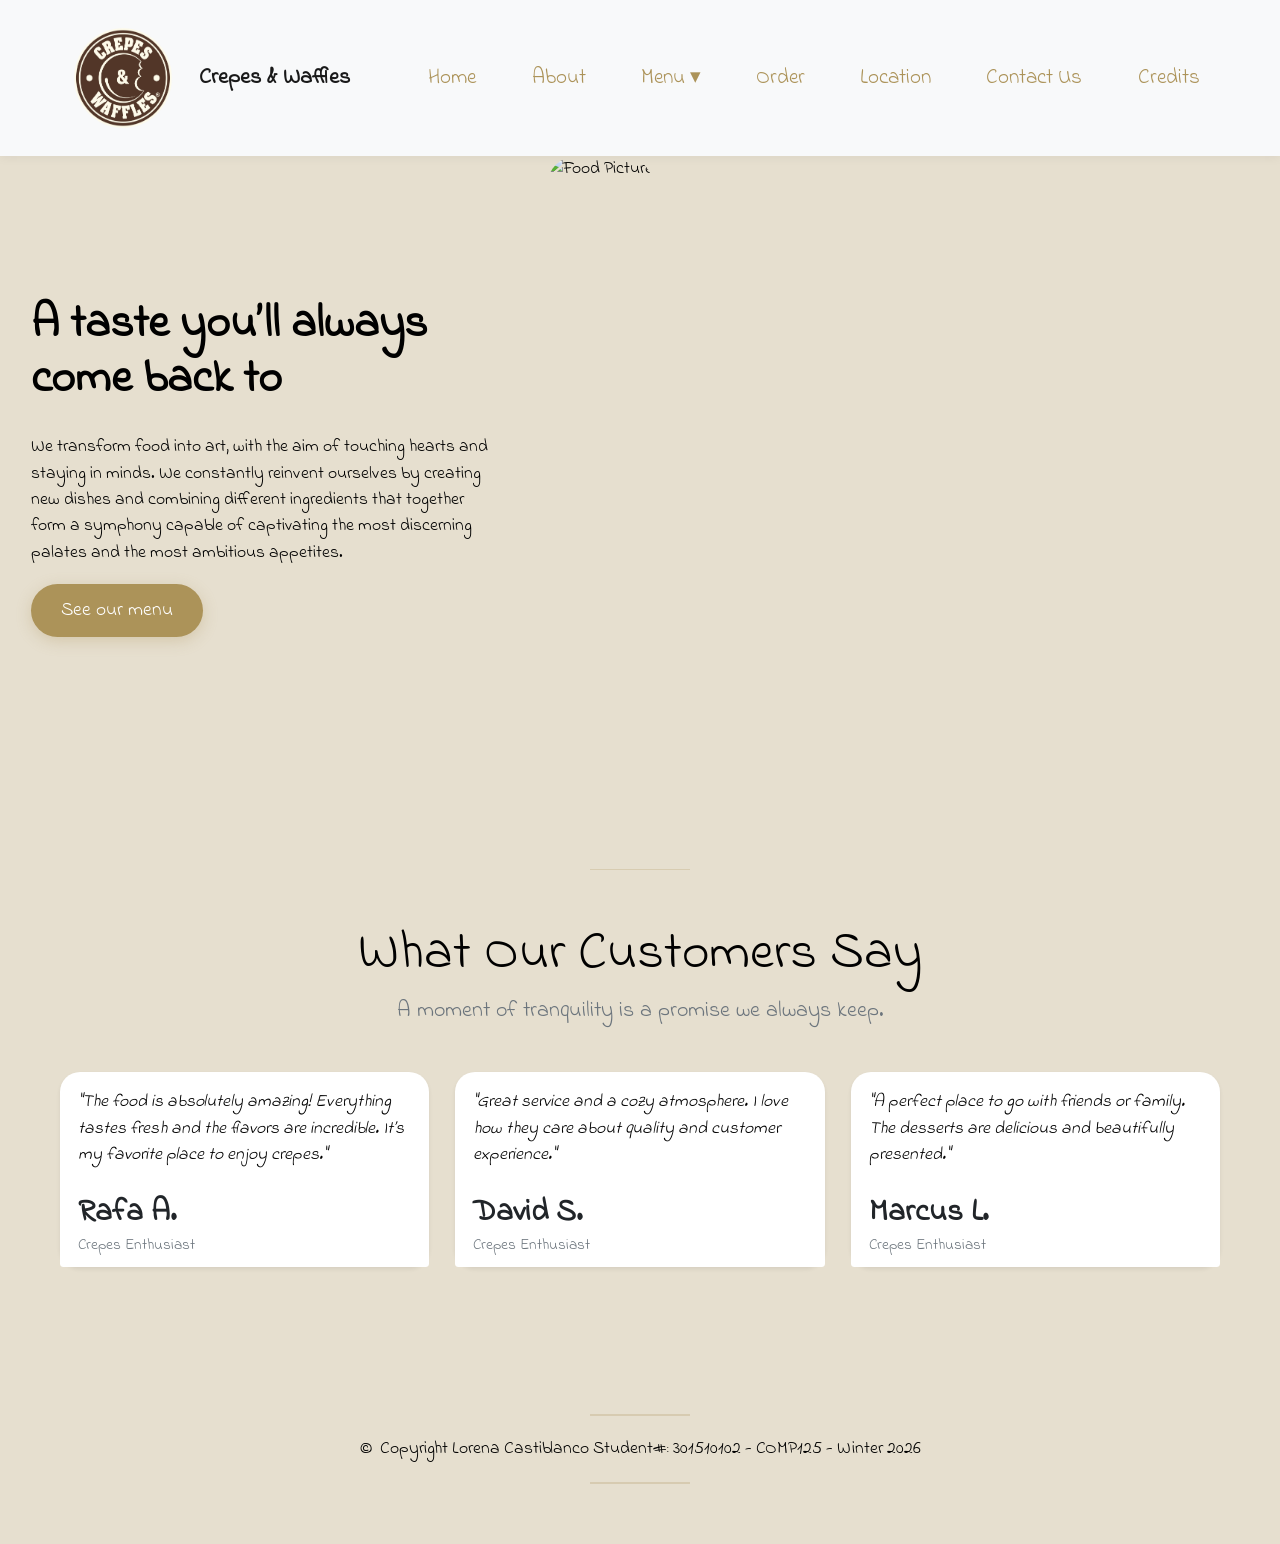
==== index.html @ 8316fb6f "Add files via upload" ====
<!DOCTYPE html>
<html lang="en">
<head>
    <meta charset="UTF-8">
    <meta name="viewport" content="width=device-width, initial-scale=1.0">
    <link rel="stylesheet" href="styles/bootstrap.css">
    <link rel="stylesheet" href="styles/style.css">
<link rel="preconnect" href="https://fonts.googleapis.com">
<link rel="preconnect" href="https://fonts.gstatic.com" crossorigin>
<link href="https://fonts.googleapis.com/css2?family=Indie+Flower&display=swap" rel="stylesheet">
    <title>Crepes & Waffles</title>
</head>
<body>
    <nav class="navbar navbar-expand-md navbar-light bg-light  px-xl-5 px-2">
        <a class="navbar-brand" href="index.html">
            <img src="images/crepes_logo.png" alt="logo" width="140" height="110"> <span><b> Crepes & Waffles
                    </b></span>
        </a>
        <button class="navbar-toggler" type="button" data-toggle="collapse" data-target="#navbarSupportedContent"
            aria-controls="navbarSupportedContent" aria-expanded="false" aria-label="Toggle navigation">
            <span class="navbar-toggler-icon"></span>
        </button>

        <div class="collapse navbar-collapse justify-content-xl-end" id="navbarSupportedContent">
            <div class="nav-item">
                <a class="nav-link" href="index.html">Home</a>
            </div>
            <div class="nav-item">
                <a class="nav-link" href="about.html">About</a>
            </div>
            
            <div class="nav-item dropdown">
                <a 
                class="nav-link" href="#"> Menu ▾ 
                </a>
                <div class="dropdown-menu">
                    <a class="dropdown-item" href="calendar.html">Calendar</a>
                    <a class="dropdown-item" href="gallery.html">Gallery</a>
                    <a class="dropdown-item" href="menulist.html">Menu List</a>
                </div>
            </div>
            <div class="nav-item">
                <a class="nav-link" href="order.html">Order </a>
            </div>
            
            <div class="nav-item">
                <a class="nav-link" href="location.html">Location</a>
            </div>

             <div class="nav-item">
                <a class="nav-link" href="contact.html">Contact Us</a>
            </div>

            <div class="nav-item">
                <a class="nav-link" href="credits.html">Credits</a>
            </div>

        
        </div>
    </nav>


    <section class="container-fluid">
        <div class="row">
            <div class="col-lg-5  d-flex justify-content-center align-items-lg-center">
                <div>

                    <h3 class="text-center text-md-start px-md-3 mt-xl-0 mt-sm-2 mb-md-4 frontPage">A taste you’ll always come back to
                    </h3>
                    <p class="px-md-3 px">We transform food into art, with the aim of touching hearts and staying in minds. We constantly reinvent ourselves by creating new dishes and combining different ingredients that together form a symphony capable of captivating the most discerning palates and the most ambitious appetites.</p>
                    <div class="d-flex justify-content-lg-start justify-content-center">

                        <form style="display: inline" action="menulist.html" method="get">
                            <button class="btn btn-primary btn-lg mx-lg-3 mb-3 btn-custom-gold">See our menu</button>
                        </form>
                    </div>
                </div>
            </div>
            <div class="col-lg-7">
                <img src="images/banner.png" alt="Food Picture" class="img-fluid" id="mainImage">
                <div class="overlayImage">
                </div>
            </div>
        </div>
    </section>

<br>
<br>
<hr>


    

    <section class="container my-5">
    <div class="row text-center mb-4">
        <div class="col-12">
            <h2 class="display-5" >What Our Customers Say</h2>
            <p class="lead text-muted">A moment of tranquility is a promise we always keep.</p>
        </div>
    </div>

    <div class="row">
        
        <div class="col-md-4 mb-4">
            <div class="card h-100 shadow-sm border-0" style="border-top: 5px solid #AC9359;">
                <div class="card-body">
                    <p class="card-text fst-italic">"The food is absolutely amazing! Everything tastes fresh and the
                flavors are incredible. It’s my favorite place to enjoy crepes."</p>
                </div>
                <div class="card-footer bg-white border-0">
                    <h3 class="mb-0 text-dark">Rafa A.</h3>
                    <small class="text-muted">Crepes Enthusiast</small>
                </div>
            </div>
        </div>
        <div class="col-md-4 mb-4">
            <div class="card h-100 shadow-sm border-0" style="border-top: 5px solid #AC9359;">
                <div class="card-body">
                    <p class="card-text fst-italic">"Great service and a cozy atmosphere. I love how they care about quality and customer experience."

</p>
                </div>
                <div class="card-footer bg-white border-0">
                    <h3 class="mb-0 text-dark">David S.</h3>
                    <small class="text-muted">Crepes Enthusiast</small>
                </div>
            </div>
        </div>

        <div class="col-md-4 mb-4">
            <div class="card h-100 shadow-sm border-0" style="border-top: 5px solid #AC9359;">
                <div class="card-body">
                    <p class="card-text fst-italic">"A perfect place to go with friends or family. The desserts are delicious and beautifully presented."</p>
                </div>
                <div class="card-footer bg-white border-0">
                    <h3 class="mb-0 text-dark">Marcus L.</h3>
                    <small class="text-muted">Crepes Enthusiast</small>
                </div>
            </div>
        </div>
        
    </div>
</section>

<footer class="container-fluid">
        <div class="d-flex justify-content-center">
            <div>
                <hr>
                &#169;&nbsp;&nbsp;Copyright Lorena Castiblanco Student#: 301510102 - COMP125 - Winter 2026
                <hr>
            </div>
        </div>
        
    </footer>
        <script src="https://code.jquery.com/jquery-3.2.1.slim.min.js"
        integrity="sha384-KJ3o2DKtIkvYIK3UENzmM7KCkRr/rE9/Qpg6aAZGJwFDMVNA/GpGFF93hXpG5KkN"
        crossorigin="anonymous"></script>
    <script src="https://cdnjs.cloudflare.com/ajax/libs/popper.js/1.12.9/umd/popper.min.js"
        integrity="sha384-ApNbgh9B+Y1QKtv3Rn7W3mgPxhU9K/ScQsAP7hUibX39j7fakFPskvXusvfa0b4Q"
        crossorigin="anonymous"></script>
    <script src="https://maxcdn.bootstrapcdn.com/bootstrap/4.0.0/js/bootstrap.min.js"
        integrity="sha384-JZR6Spejh4U02d8jOt6vLEHfe/JQGiRRSQQxSfFWpi1MquVdAyjUar5+76PVCmYl"
        crossorigin="anonymous"></script>
</body>
</html>
---- styles/style.css ----
html {
    font-size: 1rem;
  }
  


@media (min-width: 576px) {
    html {
      font-size: 1.0rem; 
    }
}
  

@media (min-width: 768px) {
    html {
      font-size: 1.05rem; 
    }
}
  

@media (min-width: 992px) {
    html {
      font-size: 1.1rem; 
    }
}

body{
    background-color: #E6DFCF;
    color: white;
     font-family: 'Indie Flower', cursive;
    color: #000000;
}


a {

    transition: color 0.3s ease, box-shadow 0.3s ease; 
    text-decoration: none; 
}


a:focus {
    outline: none;
    box-shadow: none;
}

.nav-item a:hover{
    text-decoration: underline;
    cursor: pointer;
    box-shadow: rgba(6, 24, 44, 0.4) 0px 0px 0px 2px, rgba(6, 24, 44, 0.65) 0px 4px 6px -1px, rgba(255, 255, 255, 0.08) 0px 1px 0px inset;
}
a:visited{
    color: black;
}
a:link{
    color: black;
}

@media(min-width : 992px){
#mainImage{
    min-height: 640px;
    }   
}

.imageOverlay{
    position : relative;
}

.imageOverlay:after, .imageOverlay:before {
    position:absolute;
    opacity:0;
    transition: all 0.5s;
    -webkit-transition: all 0.5s;
}
.imageOverlay:before {
    content: attr(data-content);
    width:100%;
    color:#000000;
    z-index:1;
    bottom:0;
    padding:4px 10px;
    text-align:center;
    background:#AC9359;
    box-sizing:border-box;
    -moz-box-sizing:border-box;
}
.imageOverlay:hover:after, .imageOverlay:hover:before {
    opacity:1;
}
.nav-item a{
    font-size: larger;
    color: #AC9359;
}
.frontPage{
    font-size: 2.6rem;
}
.slogan{
    font-size: 1.4rem;
}

.btn-custom-gold {
    background-color: #AC9359;
    border-color: #AC9359;
    color: rgb(0, 0, 0); 
    transition: background-color 0.3s;
}
.btn-custom-gold:hover {
    background-color: #90784B; 
    border-color: #90784B;
    color: rgb(0, 0, 0);
}




/* --- AJUSTES PARA ESTILO MENÚ PROFESIONAL --- */

.menu-grid {
    display: grid;
    grid-template-columns: repeat(auto-fill, minmax(450px, 1fr));
    gap: 30px;
    padding: 40px 20px;
    width: 80%;
    margin-left: auto;
    margin-right: auto;
}

.menu-card {
    display: flex; /* Alinea imagen y texto de lado a lado */
    flex-direction: row; 
    background-color: transparent; /* Quitamos el fondo blanco para que sea como el ejemplo */
    border-bottom: 1px solid #ccc; /* Línea divisoria sutil */
    border-radius: 0;
    padding: 0 0 20px 0;
    box-shadow: none; /* Quitamos la sombra para un look más limpio */
    gap: 20px;
    align-items: flex-start;
}

.menu-card:hover {
    transform: none; /* Quitamos el salto para que sea más serio */
}

/* Ajuste de la imagen */
.imageOverlay {
    flex: 0 0 140px; /* Ancho fijo para la imagen */
    height: 140px;
}

.propertiesImage {
    width: 100%;
    height: 100%;
    object-fit: cover;
    border-radius: 12px;
}

/* Ajuste del contenido de texto */
.menu-card .col-xl-6 {
    flex: 1;
    max-width: 100%; /* Quitamos la restricción de Bootstrap */
    padding: 0;
    display: flex;
    flex-direction: column;
}


.menu-card p {
    font-family: 'Indie Flower', cursive; /* Tu fuente actual */
    font-size: 1rem;
    color: #555;
    margin: 5px 0;
    line-height: 1.2;
}


/* Botón estilo píldora */
.btn-custom-gold {
    border-radius: 50px;
    padding: 2px 20px;
    font-size: 0.9rem;
    align-self: flex-start; /* Alinea el botón a la izquierda */
}

/* Ajuste para móviles */
@media (max-width: 576px) {
    .menu-grid {
        grid-template-columns: 1fr;
    }
    .menu-card {
        gap: 10px;
    }
    .imageOverlay {
        flex: 0 0 100px;
        height: 100px;
    }
}



/* About page styles */



/* Containers */
.container {
    max-width: 1200px;
    margin: 0 auto;
    padding: 0 20px;
}

/* Intro */
.about-intro {
    text-align: center;
    padding: 80px 0 40px;
}

.intro-text {
    max-width: 700px;
    margin: 0 auto;
    font-size: 1.2rem;
}

/* Cards */
.about-values {
    padding: 40px 0;
}

.cards-grid {
    display: grid;
    grid-template-columns: repeat(auto-fit, minmax(260px, 1fr));
    gap: 25px;
}

.value-card {
    background: #fff;
    padding: 30px;
    border-radius: 16px;
    box-shadow: 0 6px 15px rgba(0,0,0,0.08);
}


/* Image + text */
.about-highlight {
    padding: 80px 0;
    background-color: #f5f0e6;
}

.highlight-flex {
    display: flex;
    align-items: center;
    gap: 50px;
}

.highlight-flex img {
    width: 50%;
    border-radius: 20px;
}

.highlight-text {
    width: 50%;
}

.highlight-text h3 {
    margin-bottom: 15px;
}




/* dropdown css  */
.dropdown {
    position: relative;
}

/* Hidden by default */
.dropdown-menu {
    display: none;
    position: absolute;
    top: 100%;
    left: 0;
    background-color: #fff;
    min-width: 180px;
    border-radius: 8px;
    box-shadow: 0 8px 20px rgba(0,0,0,0.15);
    z-index: 1000;
}

/* Show on hover */
.dropdown:hover .dropdown-menu {
    display: block;
}

/* Dropdown links */
.dropdown-item {
    display: block;
    padding: 10px 20px;
    text-decoration: none;
    color: #333;
}

.dropdown-item:hover {
    background-color: #f5f0e6;
}




/* css menu  */

.menu-grid {
    display: grid;
    grid-template-columns: repeat(auto-fill, minmax(350px, 1fr));
    gap: 25px;
    padding: 20px;
    margin-bottom: 100px; /* Espacio para que el total no tape el menú */
}

/* Tarjeta de producto */
.menu-card {
    display: flex;
    background: white;
    border-radius: 10px;
    padding: 15px;
    gap: 15px;
}

.image-container img {
    width: 100px;
    height: 100px;
    object-fit: cover;
    border-radius: 10px;
}

.info-container {
    flex: 1;
    display: flex;
    flex-direction: column;
}

.info-container b {
    font-family: 'Indie Flower', cursive;
    font-size: 1.1rem;
}







/* order css */

/* Full screen overlay */
.modal-overlay {
    position: fixed;
    top: 0;
    left: 0;
    width: 100%;
    height: 100%;
    background: rgba(0, 0, 0, 0.85);
    display: flex;
    justify-content: center;
    align-items: center;
    z-index: 10000; /* High number to stay above Bootstrap nav */
}

/* The popup box */
.modal-box {
    background: #E6DFCF; 
    padding: 40px;
    border-radius: 15px;
    text-align: center;
    max-width: 450px;
    border: 3px solid #AC9359;
    box-shadow: 0 10px 25px rgba(0,0,0,0.3);
}

.modal-options {
    display: flex;
    gap: 20px;
    margin-top: 25px;
}

.order-btn {
    flex: 1;
    padding: 20px;
    font-size: 1.1rem;
    font-family: 'Indie Flower', cursive;
    background: white;
    border: 2px solid #AC9359;
    border-radius: 10px;
    cursor: pointer;
    transition: 0.3s;
}

.order-btn:hover {
    background: #AC9359;
    color: white;
}

.btn-submit-order {
    background-color: #ffffff; /* Black button looks very elegant on Gold background */
    color: #AC9359;
    border: none;
    padding: 10px 25px;
    border-radius: 50px;
    font-family: 'Indie Flower', cursive;
    font-size: 1.1rem;
    cursor: pointer;
    transition: transform 0.2s, background-color 0.2s;
    
}

.btn-submit-order:hover {
    background-color: #ffffff;
    transform: scale(1.05);
}



/* Selector de cantidad */
.price-and-qty {
    display: flex;
    justify-content: space-between;
    align-items: center;
    margin-top: auto;
}

.qty-selector {
    display: flex;
    align-items: center;
    background: #f0f0f0;
    border-radius: 20px;
    padding: 2px 10px;
}

.qty-selector input {
    width: 30px;
    border: none;
    background: transparent;
    text-align: center;
    font-weight: bold;
    
}

.qty-selector input::-webkit-inner-spin-button { display: none; }

.qty-selector button {
    border: none;
    background: none;
    font-weight: bold;
    font-size: 1.2rem;
    cursor: pointer;
    color: #AC9359;
}

/* Barra inferior fija */
.footer-total {
    position: fixed;
    bottom: 0;
    width: 100%;
    background: #AC9359;
    color: white;
    padding: 20px;
    font-size: 1.4rem;
    font-weight: bold;
    box-shadow: 0 -5px 10px rgba(0,0,0,0.1);
    display: flex;
}




/*css contact page  */

/* 1. Main Section Container */
.contact-section {
    padding-top: 80px;
    padding-bottom: 50px;
    min-height: 100vh;
    display: flex;
    justify-content: center;
    align-items: flex-start;
}

/* 2. The Main White Box */
.contact-wrapper {
    display: flex;
    gap: 50px;
    background: white;
    padding: 40px;
    border-radius: 15px;
    box-shadow: 0 10px 30px rgba(0,0,0,0.1);
    margin-bottom: 50px;
    max-width: 1000px;
    width: 90%; /* Responsive width */
}

.contact-form-box, .contact-info-box {
    flex: 1;
}

/* 3. Typography */
.contact-form-box h3, .contact-info-box h3 {
    font-family: 'Indie Flower', cursive;
    color: #AC9359;
    margin-bottom: 20px;
    font-size: 1.8rem;
}

/* 4. Form Inputs (The fix for the "squished" boxes) */
.input-group {
    margin-bottom: 20px;
    display: flex;
    flex-direction: column;
}

.input-group label {
    margin-bottom: 5px;
    font-weight: bold;
    color: #555;
}

.input-group input, 
.input-group select, 
.input-group textarea {
    padding: 12px;
    border: 1px solid #ddd;
    border-radius: 8px;
    font-family: inherit;
    width: 100%; /* CRITICAL: This prevents the overlapping look */
    box-sizing: border-box; /* Ensures padding doesn't push width past 100% */
}

/* 5. The Right Side Info Box */
.contact-info-box {
    background: #fdfbf7;
    padding: 30px;
    border-radius: 12px;
    border-left: 5px solid #AC9359;
}

.info-item {
    margin-bottom: 15px;
}

.info-item strong {
    color: #AC9359;
    display: block;
}

/* 6. Social Icons (The fix for the disappearing logos) */
.social-icons {
    display: flex;
    gap: 15px;
    flex-wrap: wrap;
    margin-top: 10px;
}

.social-icons a img {
    width: 35px;  /* Set a specific size */
    height: 35px; /* Set a specific size */
    object-fit: contain;
    transition: transform 0.3s ease;
    filter: grayscale(0.5); /* Optional: makes them look subtle until hover */
}

.social-icons a:hover img {
    transform: scale(1.2);
    filter: grayscale(0); /* Pops to full color on hover */
}

/* 7. The Button */
.btn-submit-order {
    background-color: #AC9359;
    color: white;
    border: none;
    padding: 12px 20px;
    border-radius: 8px;
    cursor: pointer;
    font-family: 'Indie Flower', cursive;
    font-size: 1.2rem;
    width: 100%;
    transition: background 0.3s;
}

.btn-submit-order:hover {
    background-color: #8e7949;
}

/* 8. Responsive for Mobile */
@media (max-width: 768px) {
    .contact-wrapper {
        flex-direction: column;
        padding: 20px;
    }
}

/*css gallery page  */
.gallery-item {
    position: relative;
    overflow: hidden; /* Corta el zoom de la imagen */
    border-radius: 15px;
    cursor: pointer;
}

.gallery-item img {
    transition: transform 0.5s ease;
    width: 100%;
    display: block;
}

.gallery-overlay {
    position: absolute;
    top: 0;
    left: 0;
    width: 100%;
    height: 100%;
    background: rgba(172, 147, 89, 0.7); /* Tu dorado con transparencia */
    display: flex;
    justify-content: center;
    align-items: center;
    opacity: 0;
    transition: opacity 0.4s ease;
}

.gallery-overlay span {
    color: white;
    font-family: 'Indie Flower', cursive;
    font-size: 1.5rem;
    border: 2px solid white;
    padding: 10px 20px;
}

/* Efectos al pasar el mouse */
.gallery-item:hover img {
    transform: scale(1.1); /* Zoom suave */
}

.gallery-item:hover .gallery-overlay {
    opacity: 1; /* Aparece el texto dorado */
}



/*css credits page  */
/* Contenedor Principal de Créditos */
.credits-box {
    background: #ffffff;
    padding: 40px;
    border-radius: 20px;
    box-shadow: 0 10px 30px rgba(0,0,0,0.05);
    margin: 40px auto;
}

.credits-intro {
    font-size: 1.2rem;
    color: #666;
    margin-bottom: 40px;
}

/* Línea Dorada */
.gold-line {
    border: none;
    height: 3px;
    background-color: #AC9359;
    width: 80px;
    margin: 20px auto;
}

/* Títulos de secciones */
.credits-box h4 {
    font-family: 'Indie Flower', cursive;
    color: #AC9359;
    font-size: 1.8rem;
    margin-top: 30px;
    margin-bottom: 10px;
}

/* Organización de las imágenes del Menú */
/* Esto hará que las 12 fotos se vean en filas de 3 o 4 según el ancho */
.credits-box a img {
    margin: 10px;
    border-radius: 10px;
    transition: transform 0.3s ease;
    border: 1px solid #eee;
    object-fit: cover;
    height: 150px; /* Tamaño uniforme para la galería de créditos */
    width: 200px;
}

.credits-box a img:hover {
    transform: scale(1.05);
    border-color: #AC9359;
}

/* Estilo del Footer de Créditos */
.credits-footer {
    margin-top: 50px;
    padding: 20px;
    background-color: #fdfbf7;
    border-radius: 10px;
}

.credits-footer a {
    color: #AC9359;
    font-weight: bold;
    text-decoration: none;
}

.credits-footer a:hover {
    text-decoration: underline;
}

/* Footer de la página (Copyright) */
footer h6 {
    color: #888;
    font-size: 0.9rem;
    padding: 20px 0;
}





/* --- CONFIGURACIÓN GENERAL --- */

h1, h2, h3, .frontPage {
    color: #000;
    font-weight: bold;
}

#mainImage {
    border-radius: 30px; /* Bordes redondeados elegantes */
    transition: transform 0.5s ease;
}

#mainImage:hover {
    transform: translateY(-10px); /* Efecto sutil al pasar el mouse */
}



/* --- BOTONES --- */
.btn-custom-gold {
    background-color: #AC9359;
    border: none;
    color: white;
    padding: 12px 30px;
    border-radius: 50px;
    font-size: 1.1rem;
    box-shadow: 0 4px 15px rgba(172, 147, 89, 0.3);
}

.btn-custom-gold:hover {
    background-color: #90784B;
    transform: scale(1.05);
    color: white;
}

/* --- TESTIMONIOS (CARDS) --- */
.card {
    border-radius: 20px !important;
    transition: 0.3s ease;
    background-color: white !important;
}

.card:hover {
    transform: translateY(-5px);
    box-shadow: 0 10px 25px rgba(0,0,0,0.1) !important;
}



/* --- NAVBAR AJUSTES --- */
.navbar {
    padding: 1rem 2rem;
    box-shadow: 0 2px 10px rgba(0,0,0,0.05);
}

.nav-link {
    margin: 0 10px;
    font-weight: 500;
    color: #AC9359 !important;
}

/* --- FOOTER --- */
footer {
    padding: 40px 0;
    margin-top: 60px;
}

footer hr {
    border-top: 2px solid #AC9359;
    width: 100px;
    margin: 20px auto;
    font-size: 30px;
}

hr {
    border: none;
    height: 3px;
    background-color: #AC9359;
    width: 100px;
    margin: 20px auto;
}
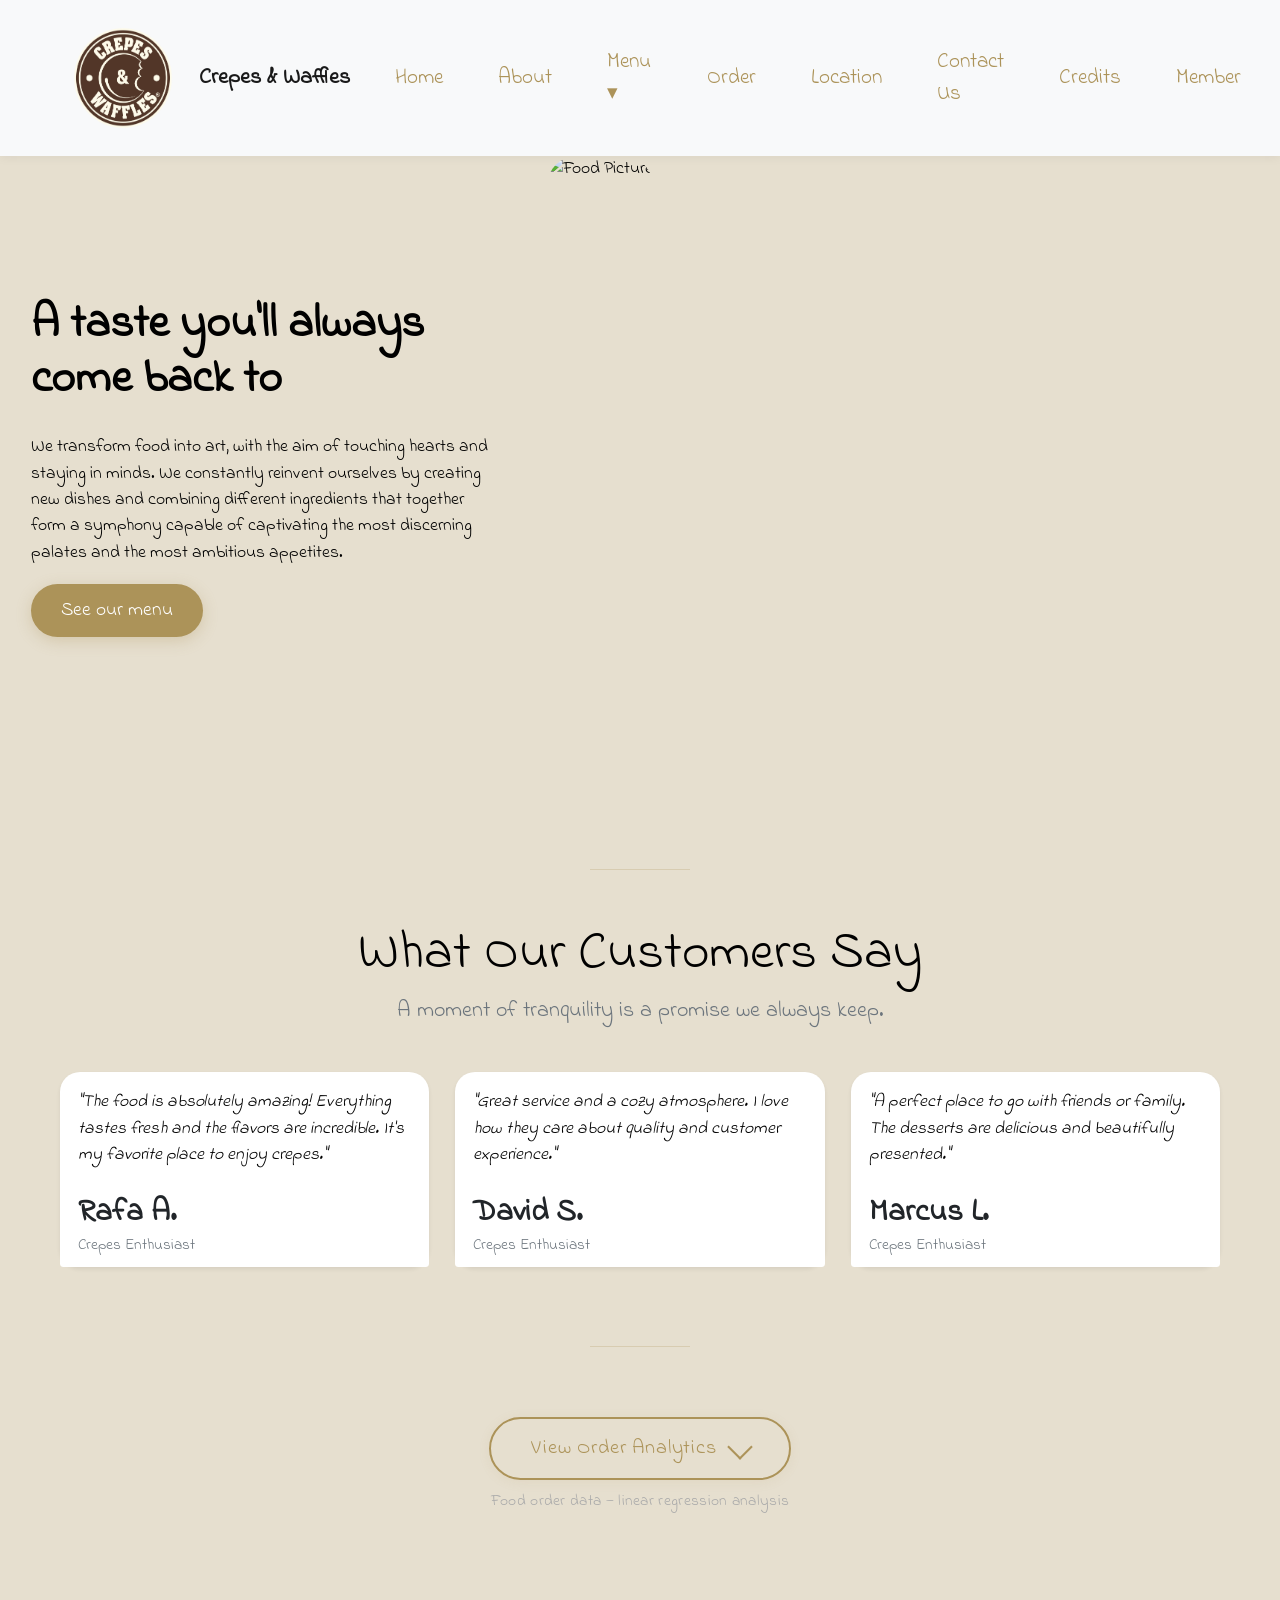
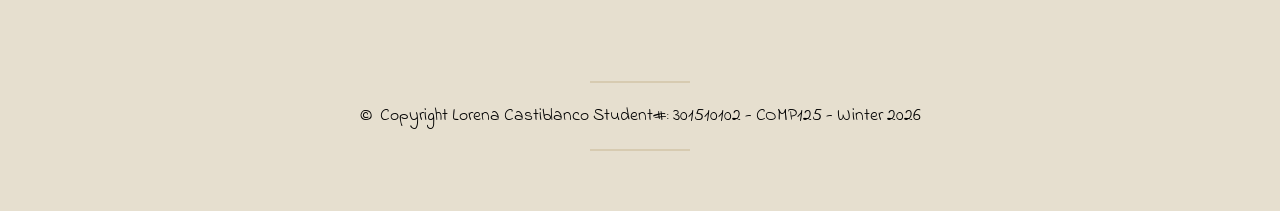
==== commit 996d965a: "Add files via upload" ====
--- a/index.html
+++ b/index.html
@@ -5,71 +5,133 @@
     <meta name="viewport" content="width=device-width, initial-scale=1.0">
     <link rel="stylesheet" href="styles/bootstrap.css">
     <link rel="stylesheet" href="styles/style.css">
-<link rel="preconnect" href="https://fonts.googleapis.com">
-<link rel="preconnect" href="https://fonts.gstatic.com" crossorigin>
-<link href="https://fonts.googleapis.com/css2?family=Indie+Flower&display=swap" rel="stylesheet">
+    <link rel="preconnect" href="https://fonts.googleapis.com">
+    <link rel="preconnect" href="https://fonts.gstatic.com" crossorigin>
+    <link href="https://fonts.googleapis.com/css2?family=Indie+Flower&display=swap" rel="stylesheet">
+    <script src="https://cdn.jsdelivr.net/npm/chart.js"></script>
+    <script src="index.js" defer></script>
     <title>Crepes & Waffles</title>
+
+    <style>
+        /* ── Dashboard Toggle Button ─────────────── */
+        #dashboard-toggle-wrapper {
+            text-align: center;
+            padding: 50px 20px 30px;
+        }
+
+        #dashboard-toggle-btn {
+            display: inline-flex;
+            align-items: center;
+            gap: 14px;
+            background: transparent;
+            border: 2px solid #AC9359;
+            color: #AC9359;
+            font-family: 'Indie Flower', cursive;
+            font-size: 1.15rem;
+            padding: 14px 40px;
+            border-radius: 60px;
+            cursor: pointer;
+            letter-spacing: 0.04em;
+            transition: background 0.3s, color 0.3s, box-shadow 0.3s;
+            box-shadow: 0 2px 12px rgba(172,147,89,0.10);
+        }
+
+        #dashboard-toggle-btn:hover {
+            background: #AC9359;
+            color: #fff;
+            box-shadow: 0 6px 22px rgba(172,147,89,0.22);
+        }
+
+        /* The small animated chevron icon */
+        #dashboard-toggle-btn .chevron {
+            display: inline-block;
+            width: 18px;
+            height: 18px;
+            border-right: 2px solid currentColor;
+            border-bottom: 2px solid currentColor;
+            transform: rotate(45deg);
+            transition: transform 0.35s ease;
+            margin-bottom: 4px;
+            flex-shrink: 0;
+        }
+
+        #dashboard-toggle-btn.open .chevron {
+            transform: rotate(-135deg);
+            margin-bottom: -4px;
+        }
+
+        /* Collapsible wrapper — hidden by default */
+        #dashboard-collapse {
+            display: none;
+            overflow: hidden;
+        }
+
+        /* Subtitle under the button */
+        #dashboard-toggle-wrapper p {
+            color: #aaa;
+            font-size: 0.88rem;
+            margin-top: 10px;
+            letter-spacing: 0.02em;
+        }
+    </style>
 </head>
 <body>
-    <nav class="navbar navbar-expand-md navbar-light bg-light  px-xl-5 px-2">
+
+    <!-- ── Navbar ───────────────────────────────── -->
+    <nav class="navbar navbar-expand-md navbar-light bg-light px-xl-5 px-2">
         <a class="navbar-brand" href="index.html">
-            <img src="images/crepes_logo.png" alt="logo" width="140" height="110"> <span><b> Crepes & Waffles
-                    </b></span>
+            <img src="images/crepes_logo.png" alt="logo" width="140" height="110">
+            <span><b> Crepes & Waffles</b></span>
         </a>
         <button class="navbar-toggler" type="button" data-toggle="collapse" data-target="#navbarSupportedContent"
             aria-controls="navbarSupportedContent" aria-expanded="false" aria-label="Toggle navigation">
             <span class="navbar-toggler-icon"></span>
         </button>
-
         <div class="collapse navbar-collapse justify-content-xl-end" id="navbarSupportedContent">
-            <div class="nav-item">
-                <a class="nav-link" href="index.html">Home</a>
-            </div>
-            <div class="nav-item">
-                <a class="nav-link" href="about.html">About</a>
-            </div>
-            
+            <div class="nav-item"><a class="nav-link" href="index.html">Home</a></div>
+            <div class="nav-item"><a class="nav-link" href="about.html">About</a></div>
             <div class="nav-item dropdown">
-                <a 
-                class="nav-link" href="#"> Menu ▾ 
-                </a>
+                <a class="nav-link" href="#">Menu ▾</a>
                 <div class="dropdown-menu">
                     <a class="dropdown-item" href="calendar.html">Calendar</a>
                     <a class="dropdown-item" href="gallery.html">Gallery</a>
                     <a class="dropdown-item" href="menulist.html">Menu List</a>
-                </div>
-            </div>
-            <div class="nav-item">
-                <a class="nav-link" href="order.html">Order </a>
-            </div>
-            
-            <div class="nav-item">
-                <a class="nav-link" href="location.html">Location</a>
-            </div>
-
-             <div class="nav-item">
-                <a class="nav-link" href="contact.html">Contact Us</a>
-            </div>
-
-            <div class="nav-item">
-                <a class="nav-link" href="credits.html">Credits</a>
-            </div>
-
-        
+                    <a class="dropdown-item" href="game.html">Game</a>
+                </div>
+            </div>
+            <div class="nav-item"><a class="nav-link" href="order.html">Order</a></div>
+            <div class="nav-item"><a class="nav-link" href="location.html">Location</a></div>
+            <div class="nav-item"><a class="nav-link" href="contact.html">Contact Us</a></div>
+            <div class="nav-item"><a class="nav-link" href="credits.html">Credits</a></div>
+            <div class="nav-item"><a class="nav-link" href="member.html">Member</a></div>
         </div>
     </nav>
 
-
+    <!-- ── Weather Widget (below navbar, top-right) ─── -->
+    <div id="weather-widget">
+        <div id="weather-content" style="display:none;">
+            <div id="weather-icon"></div>
+            <div id="weather-info">
+                <span id="weather-city"></span>
+                <span id="weather-temp"></span>
+                <div id="weather-desc"></div>
+            </div>
+        </div>
+        <div id="weather-loading" style="font-size: 10px; opacity: 0.5;">loading...</div>
+    </div>
+
+    <div style="clear:both;"></div>
+
+    <!-- ── Hero Section ──────────────────────────────── -->
     <section class="container-fluid">
         <div class="row">
-            <div class="col-lg-5  d-flex justify-content-center align-items-lg-center">
+            <div class="col-lg-5 d-flex justify-content-center align-items-lg-center">
                 <div>
-
-                    <h3 class="text-center text-md-start px-md-3 mt-xl-0 mt-sm-2 mb-md-4 frontPage">A taste you’ll always come back to
+                    <h3 class="text-center text-md-start px-md-3 mt-xl-0 mt-sm-2 mb-md-4 frontPage">
+                        A taste you'll always come back to
                     </h3>
                     <p class="px-md-3 px">We transform food into art, with the aim of touching hearts and staying in minds. We constantly reinvent ourselves by creating new dishes and combining different ingredients that together form a symphony capable of captivating the most discerning palates and the most ambitious appetites.</p>
                     <div class="d-flex justify-content-lg-start justify-content-center">
-
                         <form style="display: inline" action="menulist.html" method="get">
                             <button class="btn btn-primary btn-lg mx-lg-3 mb-3 btn-custom-gold">See our menu</button>
                         </form>
@@ -78,71 +140,129 @@
             </div>
             <div class="col-lg-7">
                 <img src="images/banner.png" alt="Food Picture" class="img-fluid" id="mainImage">
-                <div class="overlayImage">
-                </div>
+                <div class="overlayImage"></div>
             </div>
         </div>
     </section>
 
-<br>
-<br>
-<hr>
-
-
-    
-
+    <br><br><hr>
+
+    <!-- ── Testimonials ──────────────────────────────── -->
     <section class="container my-5">
-    <div class="row text-center mb-4">
-        <div class="col-12">
-            <h2 class="display-5" >What Our Customers Say</h2>
-            <p class="lead text-muted">A moment of tranquility is a promise we always keep.</p>
-        </div>
-    </div>
-
-    <div class="row">
-        
-        <div class="col-md-4 mb-4">
-            <div class="card h-100 shadow-sm border-0" style="border-top: 5px solid #AC9359;">
-                <div class="card-body">
-                    <p class="card-text fst-italic">"The food is absolutely amazing! Everything tastes fresh and the
-                flavors are incredible. It’s my favorite place to enjoy crepes."</p>
-                </div>
-                <div class="card-footer bg-white border-0">
-                    <h3 class="mb-0 text-dark">Rafa A.</h3>
-                    <small class="text-muted">Crepes Enthusiast</small>
-                </div>
-            </div>
-        </div>
-        <div class="col-md-4 mb-4">
-            <div class="card h-100 shadow-sm border-0" style="border-top: 5px solid #AC9359;">
-                <div class="card-body">
-                    <p class="card-text fst-italic">"Great service and a cozy atmosphere. I love how they care about quality and customer experience."
-
-</p>
-                </div>
-                <div class="card-footer bg-white border-0">
-                    <h3 class="mb-0 text-dark">David S.</h3>
-                    <small class="text-muted">Crepes Enthusiast</small>
-                </div>
-            </div>
-        </div>
-
-        <div class="col-md-4 mb-4">
-            <div class="card h-100 shadow-sm border-0" style="border-top: 5px solid #AC9359;">
-                <div class="card-body">
-                    <p class="card-text fst-italic">"A perfect place to go with friends or family. The desserts are delicious and beautifully presented."</p>
-                </div>
-                <div class="card-footer bg-white border-0">
-                    <h3 class="mb-0 text-dark">Marcus L.</h3>
-                    <small class="text-muted">Crepes Enthusiast</small>
-                </div>
-            </div>
-        </div>
-        
-    </div>
-</section>
-
-<footer class="container-fluid">
+        <div class="row text-center mb-4">
+            <div class="col-12">
+                <h2 class="display-5">What Our Customers Say</h2>
+                <p class="lead text-muted">A moment of tranquility is a promise we always keep.</p>
+            </div>
+        </div>
+        <div class="row">
+            <div class="col-md-4 mb-4">
+                <div class="card h-100 shadow-sm border-0" style="border-top: 5px solid #AC9359;">
+                    <div class="card-body">
+                        <p class="card-text fst-italic">"The food is absolutely amazing! Everything tastes fresh and the flavors are incredible. It's my favorite place to enjoy crepes."</p>
+                    </div>
+                    <div class="card-footer bg-white border-0">
+                        <h3 class="mb-0 text-dark">Rafa A.</h3>
+                        <small class="text-muted">Crepes Enthusiast</small>
+                    </div>
+                </div>
+            </div>
+            <div class="col-md-4 mb-4">
+                <div class="card h-100 shadow-sm border-0" style="border-top: 5px solid #AC9359;">
+                    <div class="card-body">
+                        <p class="card-text fst-italic">"Great service and a cozy atmosphere. I love how they care about quality and customer experience."</p>
+                    </div>
+                    <div class="card-footer bg-white border-0">
+                        <h3 class="mb-0 text-dark">David S.</h3>
+                        <small class="text-muted">Crepes Enthusiast</small>
+                    </div>
+                </div>
+            </div>
+            <div class="col-md-4 mb-4">
+                <div class="card h-100 shadow-sm border-0" style="border-top: 5px solid #AC9359;">
+                    <div class="card-body">
+                        <p class="card-text fst-italic">"A perfect place to go with friends or family. The desserts are delicious and beautifully presented."</p>
+                    </div>
+                    <div class="card-footer bg-white border-0">
+                        <h3 class="mb-0 text-dark">Marcus L.</h3>
+                        <small class="text-muted">Crepes Enthusiast</small>
+                    </div>
+                </div>
+            </div>
+        </div>
+    </section>
+
+    <hr>
+
+
+    <section id="dashboard-section" class="container-fluid">
+        <div class="container">
+
+            <!-- Toggle button lives OUTSIDE the collapsible area -->
+            <div id="dashboard-toggle-wrapper">
+                <button id="dashboard-toggle-btn" type="button">
+                    <span class="btn-label">View Order Analytics</span>
+                    <span class="chevron"></span>
+                </button>
+                <p>Food order data — linear regression analysis</p>
+            </div>
+
+            <!-- Everything below slides open/closed -->
+            <div id="dashboard-collapse">
+
+                <div class="row text-center mb-4">
+                    <div class="col-12">
+                        <h2 class="display-5">Food Order Dashboard</h2>
+                        <p class="lead text-muted">Data visualization with linear regression analysis</p>
+                    </div>
+                </div>
+
+                <div id="loading-msg">Loading CSV data and building charts...</div>
+
+                <div id="charts-container" style="display:none;">
+
+                    <!-- Chart 1: Rating vs Order ID -->
+                    <div class="chart-card">
+                        <h5>Chart 1 — Rating vs Order ID</h5>
+                        <p class="chart-desc">
+                            Shows how customer ratings are distributed across orders.
+                            Missing "Not given" ratings are replaced with the <strong>mean rating</strong> (mean imputation).
+                            The red line is the linear regression trend.
+                        </p>
+                        <canvas id="chart1" height="100"></canvas>
+                        <div class="prediction-box" id="pred1"></div>
+                    </div>
+
+                    <!-- Chart 2: Food Prep Time vs Delivery Time -->
+                    <div class="chart-card">
+                        <h5>Chart 2 — Food Preparation Time vs Delivery Time</h5>
+                        <p class="chart-desc">
+                            Explores whether longer food preparation times correlate with longer delivery times.
+                            All values are numeric so no imputation is needed here.
+                            The red line is the linear regression trend.
+                        </p>
+                        <canvas id="chart2" height="100"></canvas>
+                        <div class="prediction-box" id="pred2"></div>
+                    </div>
+
+                    <!-- Chart 3: Restaurant Name vs Cost -->
+                    <div class="chart-card">
+                        <h5>Chart 3 — Restaurant Name vs Average Cost of Order</h5>
+                        <p class="chart-desc">
+                            Compares the average order cost per restaurant. Restaurants are encoded as numbers for regression.
+                            The red line is the linear regression trend.
+                        </p>
+                        <canvas id="chart3" height="120"></canvas>
+                        <div class="prediction-box" id="pred3"></div>
+                    </div>
+
+                </div><!-- /charts-container -->
+            </div><!-- /dashboard-collapse -->
+        </div>
+    </section>
+
+    <!-- ── Footer ──────────────────────────────────── -->
+    <footer class="container-fluid">
         <div class="d-flex justify-content-center">
             <div>
                 <hr>
@@ -150,10 +270,11 @@
                 <hr>
             </div>
         </div>
-        
     </footer>
-        <script src="https://code.jquery.com/jquery-3.2.1.slim.min.js"
-        integrity="sha384-KJ3o2DKtIkvYIK3UENzmM7KCkRr/rE9/Qpg6aAZGJwFDMVNA/GpGFF93hXpG5KkN"
+
+    <!-- ── Bootstrap JS ────────────────────────────── -->
+    <script src="https://code.jquery.com/jquery-3.6.0.min.js"
+        integrity="sha256-/xUj+3OJU5yExlq6GSYGSHk7tPXikynS7ogEvDej/m4="
         crossorigin="anonymous"></script>
     <script src="https://cdnjs.cloudflare.com/ajax/libs/popper.js/1.12.9/umd/popper.min.js"
         integrity="sha384-ApNbgh9B+Y1QKtv3Rn7W3mgPxhU9K/ScQsAP7hUibX39j7fakFPskvXusvfa0b4Q"
@@ -161,5 +282,41 @@
     <script src="https://maxcdn.bootstrapcdn.com/bootstrap/4.0.0/js/bootstrap.min.js"
         integrity="sha384-JZR6Spejh4U02d8jOt6vLEHfe/JQGiRRSQQxSfFWpi1MquVdAyjUar5+76PVCmYl"
         crossorigin="anonymous"></script>
+
+    <!-- ── jQuery Dashboard Toggle ─────────────────── -->
+    <script>
+        $(document).ready(function () {
+            var chartsLoaded = false;
+
+            $('#dashboard-toggle-btn').on('click', function () {
+                var $btn    = $(this);
+                var $panel  = $('#dashboard-collapse');
+                var isOpen  = $btn.hasClass('open');
+
+                if (isOpen) {
+                    // Slide up (close)
+                    $panel.slideUp(400, function () {
+                        $btn.removeClass('open');
+                        $btn.find('.btn-label').text('View Order Analytics');
+                    });
+                } else {
+                    // Slide down (open)
+                    $panel.slideDown(500, function () {
+                        $btn.addClass('open');
+                        $btn.find('.btn-label').text('Hide Analytics');
+                    });
+
+                    // Scroll smoothly to the panel on first open
+                    if (!chartsLoaded) {
+                        chartsLoaded = true;
+                    }
+                    $('html, body').animate({
+                        scrollTop: $panel.offset().top - 80
+                    }, 600);
+                }
+            });
+        });
+    </script>
+
 </body>
-</html>
+</html>
